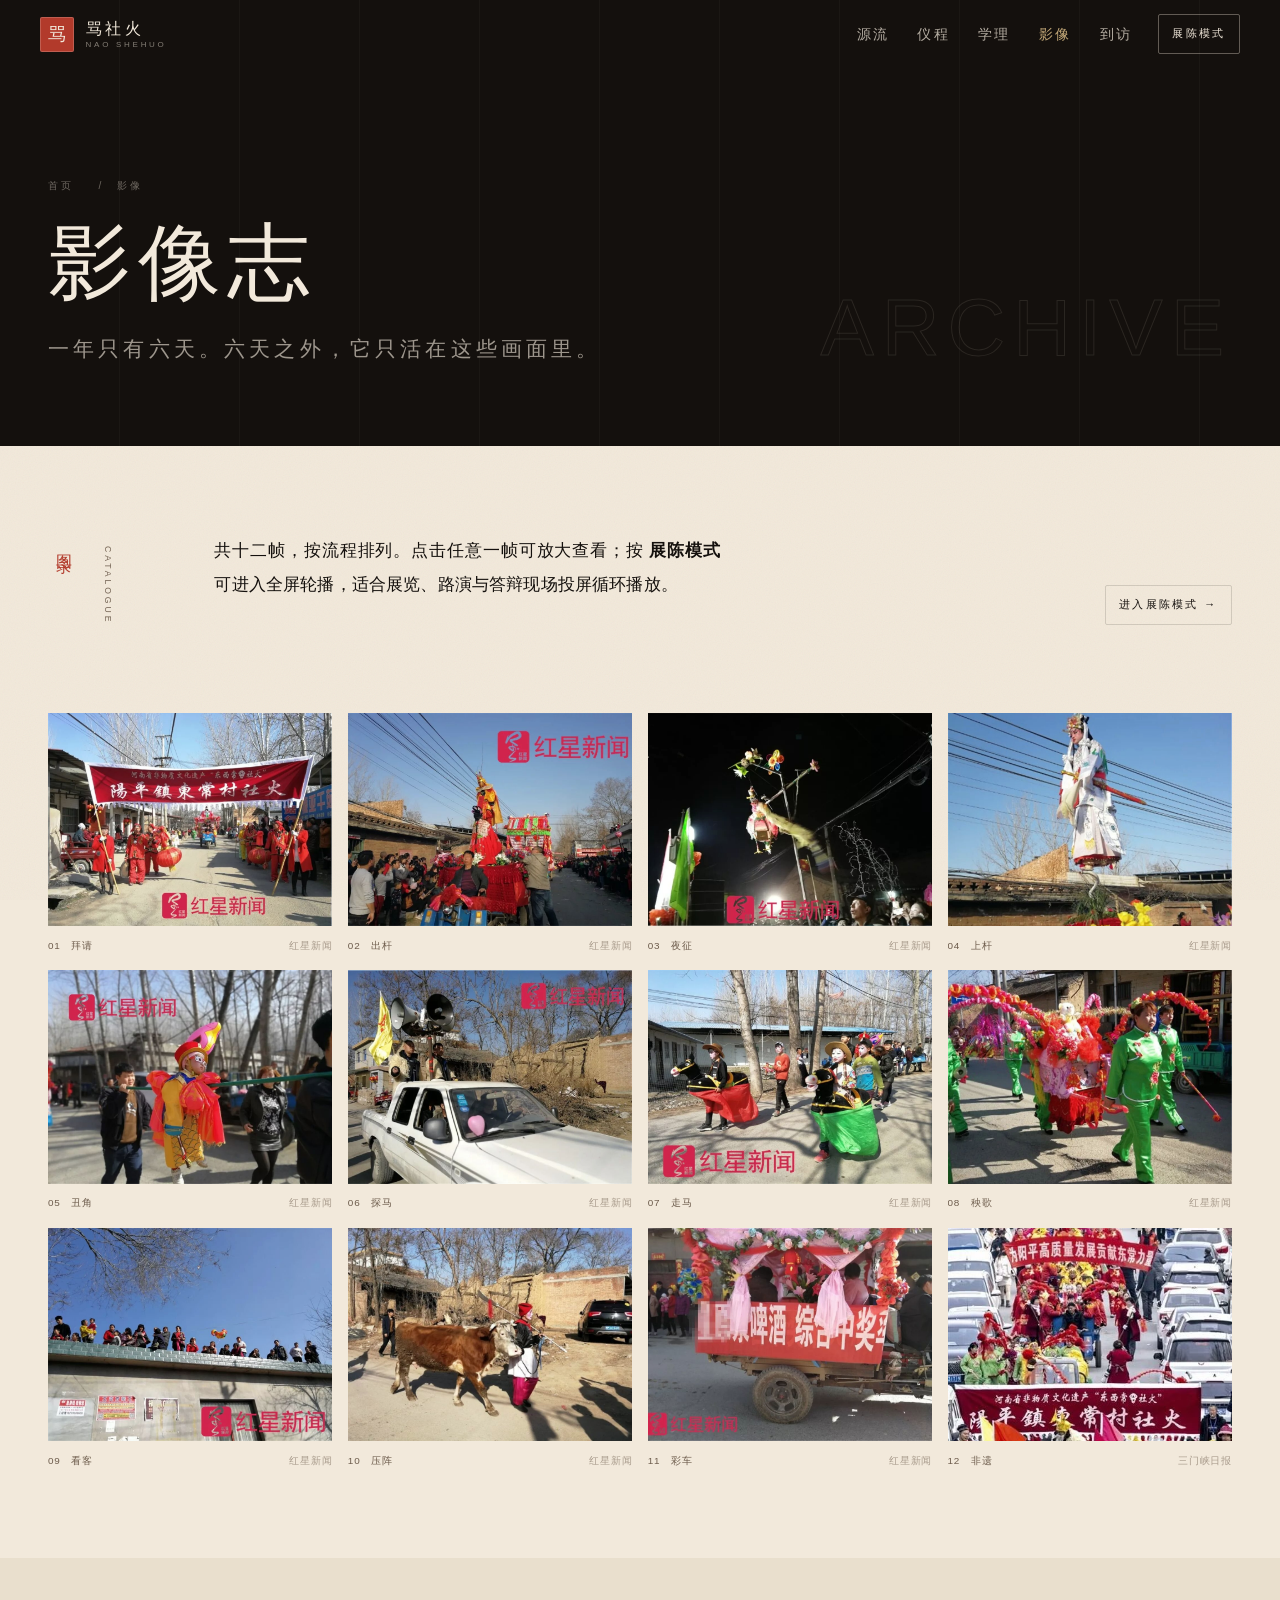
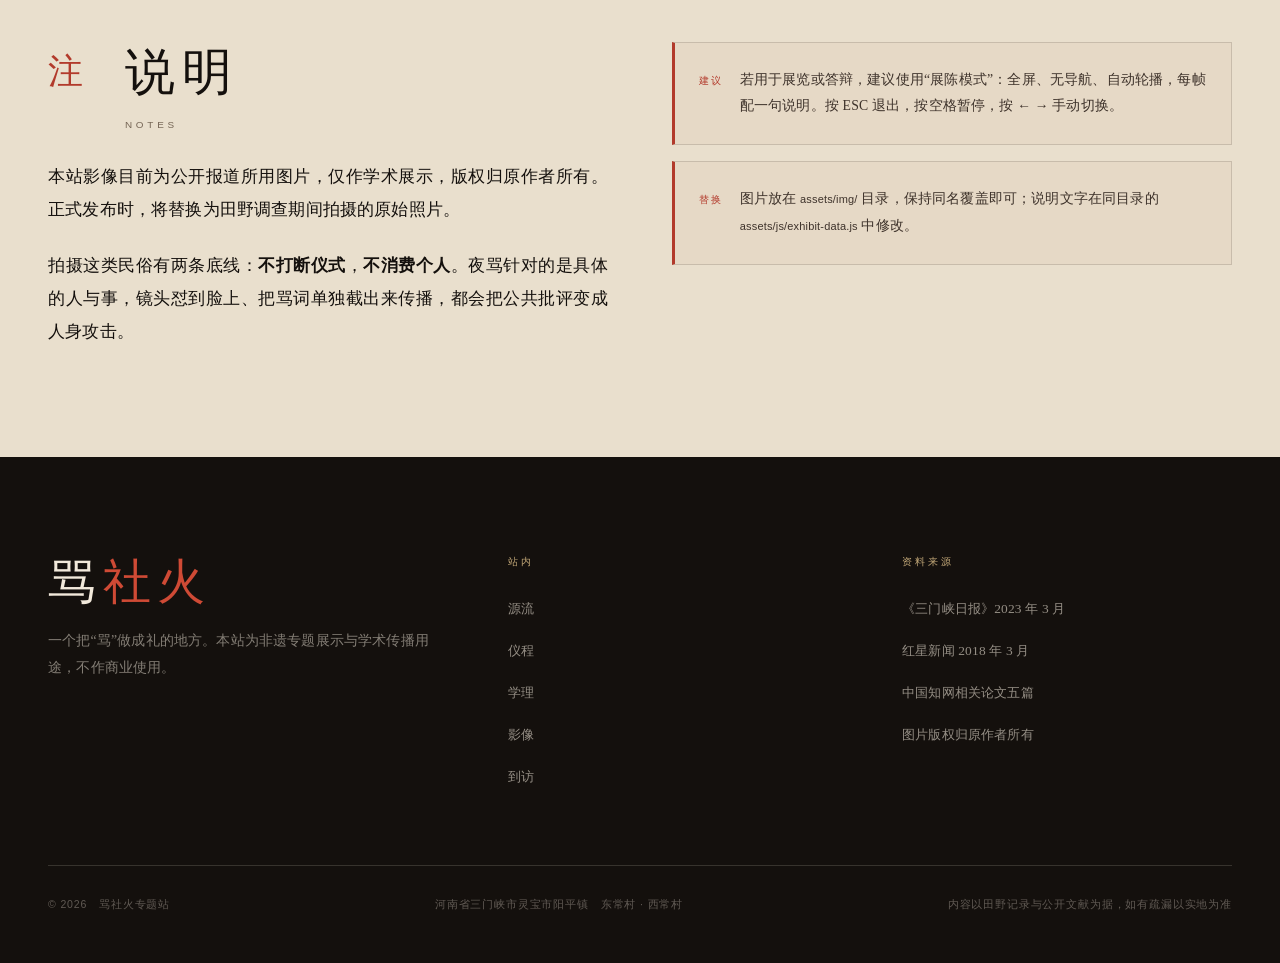
==== gallery.html @ fbd59116 "初始化：骂社火专题站 六页结构（首页 / 源流 / 仪程 / 学理 / 影像 / 到访）+ 展陈模式（全屏轮播投屏）。 纯静态，无构建依赖，双击 index.html 即可打开。" ====
﻿<!DOCTYPE html>
<html lang="zh-CN">
<head>
<meta charset="UTF-8">
<meta name="viewport" content="width=device-width, initial-scale=1">
<title>影像 · 骂社火　|　图录与展陈模式</title>
<meta name="description" content="骂社火现场影像：拜请、出杆、夜征、探马、走马、丑角、秧歌、看客。可全屏投屏的展陈模式，适合展览与答辩现场循环播放。">
<link rel="icon" href="data:image/svg+xml,%3Csvg xmlns='http://www.w3.org/2000/svg' viewBox='0 0 64 64'%3E%3Crect width='64' height='64' fill='%23b23a2b'/%3E%3Ctext x='32' y='45' font-size='40' text-anchor='middle' fill='%23f2e9db' font-family='serif'%3E骂%3C/text%3E%3C/svg%3E">
<link rel="stylesheet" href="assets/css/main.css">
</head>
<body>

<div class="progress"></div>

<header class="nav" id="nav">
  <a class="nav__brand" href="index.html" aria-label="骂社火　首页">
    <span class="seal" aria-hidden="true">骂</span>
    <span class="nav__name">骂社火<em>NAO SHEHUO</em></span>
  </a>
  <nav class="nav__links" aria-label="主导航">
    <a href="origin.html">源流</a>
    <a href="ritual.html">仪程</a>
    <a href="research.html">学理</a>
    <a href="gallery.html" class="is-active">影像</a>
    <a href="visit.html">到访</a>
  </nav>
  <button class="nav__exhibit" type="button" data-exhibit-open>展陈模式</button>
  <button class="nav__toggle" type="button" aria-label="打开菜单"><span></span><span></span></button>
</header>

<div class="menu" aria-label="移动导航">
  <a href="index.html">首页<small>HOME</small></a>
  <a href="origin.html">源流<small>ORIGIN</small></a>
  <a href="ritual.html">仪程<small>RITUAL</small></a>
  <a href="research.html">学理<small>RESEARCH</small></a>
  <a href="gallery.html">影像<small>ARCHIVE</small></a>
  <a href="visit.html">到访<small>VISIT</small></a>
</div>

<section class="pagehead">
  <div class="wrap">
    <p class="pagehead__crumb"><a href="index.html">首页</a>　/　影像</p>
    <h1 class="pagehead__title">影像志</h1>
    <p class="pagehead__sub">一年只有六天。六天之外，它只活在这些画面里。</p>
  </div>
  <span class="pagehead__en" aria-hidden="true">ARCHIVE</span>
</section>

<!-- ==================================== 说明 ==================================== -->
<section class="section section--tight">
  <div class="wrap">
    <div class="two-col two-col--wide" style="align-items:end">
      <div class="rail" data-reveal>
        <div class="rail__side">
          <span class="rail__label">图录</span>
          <span class="rail__en">CATALOGUE</span>
        </div>
        <div class="rail__body prose">
          <p>共十二帧，按流程排列。点击任意一帧可放大查看；按 <strong>展陈模式</strong> 可进入全屏轮播，适合展览、路演与答辩现场投屏循环播放。</p>
        </div>
      </div>
      <div data-reveal data-delay="1" style="justify-self:end">
        <button class="nav__exhibit" type="button" data-exhibit-open style="color:var(--ink);border-color:var(--line)">进入展陈模式 →</button>
      </div>
    </div>
  </div>
</section>

<!-- ==================================== 图墙 ==================================== -->
<section class="section section--tight" style="padding-top:0" aria-label="影像图墙">
  <div class="wrap">
    <div class="gridgal" data-reveal>
      <figure data-lightbox data-cap="拜请｜东常村的拜请队穿过村中街道">
        <img src="assets/img/parade.jpg" alt="拜请队伍举着横幅穿过村中街道" loading="lazy">
        <figcaption><span>01　拜请</span><span>红星新闻</span></figcaption>
      </figure>
      <figure data-lightbox data-cap="出杆｜彩杆之上的戏装孩童">
        <img src="assets/img/chugan.jpg" alt="彩杆之上穿着戏服的孩童" loading="lazy">
        <figcaption><span>02　出杆</span><span>红星新闻</span></figcaption>
      </figure>
      <figure data-lightbox data-cap="夜征｜入夜后的灯彩与人群">
        <img src="assets/img/night.jpg" alt="夜间的灯彩与围观人群" loading="lazy">
        <figcaption><span>03　夜征</span><span>红星新闻</span></figcaption>
      </figure>
      <figure data-lightbox data-cap="上杆｜杆顶的孩子，扮的是戏里的人物">
        <img src="assets/img/pole.jpg" alt="高杆顶端的戏装孩童" loading="lazy">
        <figcaption><span>04　上杆</span><span>红星新闻</span></figcaption>
      </figure>
      <figure data-lightbox data-cap="丑角｜扮成总督的丑角，属“斗丑”一环">
        <img src="assets/img/choujue.jpg" alt="扮成总督的丑角" loading="lazy">
        <figcaption><span>05　丑角</span><span>红星新闻</span></figcaption>
      </figure>
      <figure data-lightbox data-cap="探马｜拜请队最前必有三匹马：探马、报马、伯马">
        <img src="assets/img/tanma.jpg" alt="车顶装着喇叭的探马开道" loading="lazy">
        <figcaption><span>06　探马</span><span>红星新闻</span></figcaption>
      </figure>
      <figure data-lightbox data-cap="走马｜多由十来岁的孩子担任">
        <img src="assets/img/zouma.jpg" alt="扮演走马的两个孩子" loading="lazy">
        <figcaption><span>07　走马</span><span>红星新闻</span></figcaption>
      </figure>
      <figure data-lightbox data-cap="秧歌｜彩绸与锣鼓，队伍里最热闹的一段">
        <img src="assets/img/yangge.jpg" alt="举着彩绸的秧歌队" loading="lazy">
        <figcaption><span>08　秧歌</span><span>红星新闻</span></figcaption>
      </figure>
      <figure data-lightbox data-cap="看客｜房顶、墙头、树杈都是看台">
        <img src="assets/img/roof.jpg" alt="房顶上站满观看社火的村民" loading="lazy">
        <figcaption><span>09　看客</span><span>红星新闻</span></figcaption>
      </figure>
      <figure data-lightbox data-cap="压阵｜队伍最后，一个牵牛的人">
        <img src="assets/img/ox.jpg" alt="牵牛压阵的人" loading="lazy">
        <figcaption><span>10　压阵</span><span>红星新闻</span></figcaption>
      </figure>
      <figure data-lightbox data-cap="彩车｜红布也成了广告位">
        <img src="assets/img/caiche.jpg" alt="装饰红绸的彩车" loading="lazy">
        <figcaption><span>11　彩车</span><span>红星新闻</span></figcaption>
      </figure>
      <figure data-lightbox data-cap="非遗｜“河南省非物质文化遗产‘东西常骂社火’”">
        <img src="assets/img/heritage.jpg" alt="写有非物质文化遗产字样的横幅" loading="lazy">
        <figcaption><span>12　非遗</span><span>三门峡日报</span></figcaption>
      </figure>
    </div>
  </div>
</section>

<!-- ==================================== 使用说明 ==================================== -->
<section class="section section--paper2">
  <div class="wrap">
    <div class="two-col">
      <div data-reveal>
        <div class="sec-head" style="margin-bottom:1.6rem">
          <span class="sec-head__num">注</span>
          <div>
            <h2 class="sec-head__title">说明</h2>
            <p class="sec-head__en">Notes</p>
          </div>
        </div>
        <div class="prose">
          <p>本站影像目前为公开报道所用图片，仅作学术展示，版权归原作者所有。正式发布时，将替换为田野调查期间拍摄的原始照片。</p>
          <p>拍摄这类民俗有两条底线：<strong>不打断仪式</strong>，<strong>不消费个人</strong>。夜骂针对的是具体的人与事，镜头怼到脸上、把骂词单独截出来传播，都会把公共批评变成人身攻击。</p>
        </div>
      </div>
      <div data-reveal data-delay="1">
        <div class="notice">
          <p class="notice__t">建议</p>
          <p class="notice__d">若用于展览或答辩，建议使用“展陈模式”：全屏、无导航、自动轮播，每帧配一句说明。按 ESC 退出，按空格暂停，按 ← → 手动切换。</p>
        </div>
        <div class="notice" style="margin-top:1rem">
          <p class="notice__t">替换</p>
          <p class="notice__d">图片放在 <code style="font-family:var(--sans);font-size:.8em">assets/img/</code> 目录，保持同名覆盖即可；说明文字在同目录的 <code style="font-family:var(--sans);font-size:.8em">assets/js/exhibit-data.js</code> 中修改。</p>
        </div>
      </div>
    </div>
  </div>
</section>

<footer class="footer">
  <div class="wrap">
    <div class="footer__top">
      <div class="footer__brand-col">
        <p class="footer__brand">骂<em>社火</em></p>
        <p class="footer__slogan">一个把“骂”做成礼的地方。本站为非遗专题展示与学术传播用途，不作商业使用。</p>
      </div>
      <div>
        <h4>站内</h4>
        <ul>
          <li><a href="origin.html">源流</a></li>
          <li><a href="ritual.html">仪程</a></li>
          <li><a href="research.html">学理</a></li>
          <li><a href="gallery.html">影像</a></li>
          <li><a href="visit.html">到访</a></li>
        </ul>
      </div>
      <div>
        <h4>资料来源</h4>
        <ul>
          <li><span>《三门峡日报》2023 年 3 月</span></li>
          <li><span>红星新闻 2018 年 3 月</span></li>
          <li><span>中国知网相关论文五篇</span></li>
          <li><span>图片版权归原作者所有</span></li>
        </ul>
      </div>
    </div>
    <div class="footer__bottom">
      <span>© <span data-year>2026</span>　骂社火专题站</span>
      <span>河南省三门峡市灵宝市阳平镇　东常村 · 西常村</span>
      <span>内容以田野记录与公开文献为据，如有疏漏以实地为准</span>
    </div>
  </div>
</footer>

<div class="lightbox" role="dialog" aria-modal="true" aria-label="图片查看">
  <button class="lightbox__close" type="button">关闭 ESC</button>
  <button class="lightbox__nav lightbox__nav--prev" type="button" aria-label="上一张">‹</button>
  <div>
    <img class="lightbox__img" src="" alt="">
    <p class="lightbox__cap"></p>
  </div>
  <button class="lightbox__nav lightbox__nav--next" type="button" aria-label="下一张">›</button>
</div>

<div class="exhibit" role="dialog" aria-modal="true" aria-label="展陈模式">
  <div class="exhibit__stage">
    <div class="exhibit__shade"></div>
    <div class="exhibit__body">
      <p class="exhibit__no">影像档案</p>
      <p class="exhibit__cap"></p>
      <p class="exhibit__sub"></p>
    </div>
    <div class="exhibit__bar"><i></i></div>
  </div>
  <div class="exhibit__brand"><span class="seal" aria-hidden="true">骂</span>骂社火 · 展陈模式</div>
  <div class="exhibit__hint">
    <span>← → 切换　空格 暂停　ESC 退出</span>
    <button type="button" data-exhibit-close>退出</button>
  </div>
</div>

<script src="assets/js/exhibit-data.js"></script>
<script src="assets/js/main.js"></script>
</body>
</html>
---- assets/css/main.css ----
/* ==========================================================================
   骂社火 · 专题站
   设计系统：宣纸 / 墨 / 朱砂
   ========================================================================== */

:root{
  --ink:        #14100d;
  --ink-2:      #1d1713;
  --ink-3:      #2a221c;
  --ink-soft:   #3d322a;

  --paper:      #f2e9db;
  --paper-2:    #e9dfcd;
  --paper-3:    #dfd3bf;

  --red:        #b23a2b;
  --red-2:      #cf4a35;
  --red-deep:   #7e251a;

  --gold:       #a8874e;
  --gold-soft:  #c3a878;

  --muted:      #6d5c4c;
  --muted-2:    #756555;

  --line:       rgba(20,16,13,.14);
  --line-2:     rgba(20,16,13,.08);
  --line-inv:   rgba(242,233,219,.16);

  --serif: "Songti SC","STSong","Noto Serif SC","Source Han Serif SC","SimSun",serif;
  --kai:   "Kaiti SC","STKaiti","KaiTi","楷体",var(--serif);
  --sans:  "PingFang SC","Hiragino Sans GB","Microsoft YaHei","Noto Sans SC",sans-serif;

  --fs-body: 1.0625rem;
  --fs-small: .875rem;
  --fs-tiny: .75rem;

  --pad: clamp(1.25rem, 5vw, 3rem);
  --sec-y: clamp(4.2rem, 8.5vw, 7.2rem);
  --container: 1200px;

  --ease: cubic-bezier(.22,.61,.36,1);
}

*,*::before,*::after{ box-sizing:border-box; }

html{
  -webkit-text-size-adjust:100%;
  scroll-behavior:smooth;
}

body{
  margin:0;
  background:var(--paper);
  color:var(--ink);
  font-family:var(--serif);
  font-size:var(--fs-body);
  line-height:1.95;
  letter-spacing:.01em;
  -webkit-font-smoothing:antialiased;
  overflow-x:hidden;
}

body.is-locked{ overflow:hidden; }

img{ max-width:100%; display:block; }
[id]{ scroll-margin-top:5.5rem; }
a{ color:inherit; text-decoration:none; }
button{ font:inherit; color:inherit; background:none; border:0; cursor:pointer; }
h1,h2,h3,h4,p,figure,blockquote,dl,dd{ margin:0; }
ul,ol{ margin:0; padding:0; list-style:none; }

::selection{ background:var(--red); color:#fff; }

/* 键盘焦点 --------------------------------------------------------------- */
:focus{ outline:none; }
:focus-visible{
  outline:2px solid var(--red-2);
  outline-offset:3px;
  border-radius:2px;
}
.section--ink :focus-visible,
.hero :focus-visible,
.pagehead :focus-visible,
.footer :focus-visible,
.exhibit :focus-visible{ outline-color:var(--gold-soft); }

/* 纸张颗粒 --------------------------------------------------------------- */
body::before{
  content:"";
  position:fixed;
  inset:0;
  z-index:1;
  pointer-events:none;
  opacity:.055;
  mix-blend-mode:multiply;
  background-image:url("data:image/svg+xml,%3Csvg xmlns='http://www.w3.org/2000/svg' width='260' height='260'%3E%3Cfilter id='n'%3E%3CfeTurbulence type='fractalNoise' baseFrequency='.85' numOctaves='4' stitchTiles='stitch'/%3E%3C/filter%3E%3Crect width='260' height='260' filter='url(%23n)'/%3E%3C/svg%3E");
}

/* 滚动进度 ---------------------------------------------------------------- */
.progress{
  position:fixed; left:0; top:0; height:2px; width:0;
  background:var(--red); z-index:120;
  transition:width .1s linear;
}

/* 通用容器 ---------------------------------------------------------------- */
.wrap{
  width:min(var(--container), 100% - var(--pad) * 2);
  margin-inline:auto;
  position:relative;
  z-index:2;
}

.wrap--narrow{ width:min(760px, 100% - var(--pad) * 2); }

/* 段落与链接 -------------------------------------------------------------- */
.lede{
  font-size:clamp(1.1rem, 1.8vw, 1.35rem);
  line-height:2.05;
  color:var(--ink-soft);
  text-align:justify;
}
.prose p{ margin-bottom:1.35em; text-align:justify; }
.prose p:last-child{ margin-bottom:0; }
.prose strong{ font-weight:700; color:var(--ink); }
.prose em{ font-style:normal; color:var(--red); font-weight:600; }

.tlink{
  position:relative;
  display:inline-block;
  padding-bottom:.15em;
  color:var(--red);
  font-size:.95rem;
}
.tlink::after{
  content:"";
  position:absolute; left:0; right:0; bottom:0;
  height:1px; background:currentColor;
  transform:scaleX(1); transform-origin:right;
  transition:transform .35s var(--ease);
}
.tlink:hover::after{ transform:scaleX(0); }

/* ============================ 顶部导航 ============================ */
.nav{
  position:fixed; inset:0 0 auto 0;
  z-index:100;
  display:flex; align-items:center; gap:clamp(.75rem,2vw,2rem);
  padding:.9rem clamp(1rem,4vw,2.5rem);
  color:var(--paper);
  transition:background .45s var(--ease), padding .45s var(--ease), border-color .45s;
  border-bottom:1px solid transparent;
}
.nav.is-solid{
  background:rgba(20,16,13,.93);
  backdrop-filter:blur(14px) saturate(1.1);
  padding-top:.55rem; padding-bottom:.55rem;
  border-bottom-color:var(--line-inv);
}
.nav__brand{ display:flex; align-items:center; gap:.7rem; margin-right:auto; }
.seal{
  display:grid; place-items:center;
  width:2.15rem; height:2.15rem;
  background:var(--red);
  color:var(--paper);
  font-family:var(--kai);
  font-size:1.15rem;
  line-height:1;
  border-radius:2px;
  box-shadow:inset 0 0 0 1px rgba(255,255,255,.18);
  flex:none;
}
.nav__name{
  font-size:1rem; letter-spacing:.22em; line-height:1.2;
}
.nav__name em{
  display:block;
  font-family:var(--sans); font-style:normal;
  font-size:.5rem; letter-spacing:.34em;
  opacity:.5; margin-top:.28em;
}
.nav__links{ display:flex; gap:clamp(.9rem,2.2vw,2rem); }
.nav__links a{
  font-size:.9rem; letter-spacing:.16em;
  opacity:.72;
  transition:opacity .3s, color .3s;
  padding:.35rem 0;
}
.nav__links a:hover,
.nav__links a.is-active{ opacity:1; color:var(--gold-soft); }

.nav__exhibit{
  font-family:var(--sans);
  font-size:.7rem; letter-spacing:.2em;
  border:1px solid rgba(242,233,219,.35);
  padding:.5rem .85rem;
  border-radius:2px;
  transition:background .3s, border-color .3s, color .3s;
  white-space:nowrap;
}
.nav__exhibit:hover{ background:var(--red); border-color:var(--red); }

.nav__toggle{
  display:none;
  width:2.6rem; height:2.6rem;
  position:relative;
  margin-left:-.4rem;
}
.nav__toggle span{
  position:absolute; left:50%; translate:-50% 0;
  width:22px; height:1px; background:currentColor;
  transition:.35s var(--ease);
}
.nav__toggle span:nth-child(1){ top:calc(50% - 5px); }
.nav__toggle span:nth-child(2){ top:calc(50% + 5px); }
body.menu-open .nav__toggle span:nth-child(1){ top:50%; rotate:45deg; }
body.menu-open .nav__toggle span:nth-child(2){ top:50%; rotate:-45deg; }

/* 移动菜单 */
.menu{
  position:fixed; inset:0; z-index:99;
  background:var(--ink);
  color:var(--paper);
  display:grid; align-content:center;
  padding:6rem var(--pad) 3rem;
  clip-path:inset(0 0 100% 0);
  transition:clip-path .6s var(--ease);
}
body.menu-open .menu{ clip-path:inset(0 0 0 0); }
.menu a{
  display:flex; align-items:baseline; justify-content:space-between;
  padding:1.1rem 0;
  border-bottom:1px solid var(--line-inv);
  font-size:1.5rem; letter-spacing:.1em;
  opacity:0; transform:translateY(14px);
  transition:opacity .5s var(--ease), transform .5s var(--ease);
}
.menu a small{
  font-family:var(--sans); font-size:.6rem; letter-spacing:.3em; opacity:.4;
}
body.menu-open .menu a{ opacity:1; transform:none; }
body.menu-open .menu a:nth-child(1){ transition-delay:.12s; }
body.menu-open .menu a:nth-child(2){ transition-delay:.17s; }
body.menu-open .menu a:nth-child(3){ transition-delay:.22s; }
body.menu-open .menu a:nth-child(4){ transition-delay:.27s; }
body.menu-open .menu a:nth-child(5){ transition-delay:.32s; }
body.menu-open .menu a:nth-child(6){ transition-delay:.37s; }

/* ============================ 首页封面 ============================ */
.hero{
  position:relative;
  min-height:100svh;
  background:var(--ink);
  color:var(--paper);
  display:flex;
  flex-direction:column;
  justify-content:flex-end;
  padding:8rem 0 clamp(2rem,5vw,3.5rem);
  overflow:hidden;
  isolation:isolate;
}

/* 巨字底纹 */
.hero__ghost{
  position:absolute;
  right:-4vw; top:50%;
  translate:0 -52%;
  font-family:var(--kai);
  font-size:clamp(26rem, 62vw, 52rem);
  line-height:.8;
  color:transparent;
  -webkit-text-stroke:1px rgba(242,233,219,.09);
  z-index:-1;
  user-select:none;
  pointer-events:none;
}
.hero__glow{
  position:absolute; z-index:-2;
  width:62vw; height:62vw; max-width:820px; max-height:820px;
  right:-8vw; top:-14vw;
  background:radial-gradient(circle, rgba(178,58,43,.26), rgba(178,58,43,.06) 45%, transparent 66%);
  filter:blur(20px);
}
.hero__grain{
  position:absolute; inset:0; z-index:-1;
  background:
    radial-gradient(120% 90% at 50% 100%, rgba(10,8,6,.55) 0%, transparent 60%),
    linear-gradient(180deg, rgba(20,16,13,.35) 0%, rgba(20,16,13,0) 30%, rgba(20,16,13,.7) 100%),
    repeating-linear-gradient(90deg, transparent 0 119px, rgba(242,233,219,.035) 119px 120px);
  pointer-events:none;
}

.hero__inner{ width:min(var(--container), 100% - var(--pad)*2); margin-inline:auto; }

.hero__kicker{
  display:flex; align-items:center; gap:.9rem;
  font-family:var(--sans);
  font-size:.68rem; letter-spacing:.36em;
  color:var(--gold-soft);
  margin-bottom:clamp(1.5rem,4vw,2.5rem);
}
.hero__kicker::before{
  content:""; width:clamp(2rem,6vw,4.5rem); height:1px; background:var(--gold);
  opacity:.7;
}

.hero__title{
  font-family:var(--kai);
  font-size:clamp(4.5rem, 14vw, 11.5rem);
  line-height:.92;
  letter-spacing:.04em;
  margin-bottom:1.1rem;
  font-weight:400;
}
.hero__title span{ display:inline-block; }
.hero__title span:nth-child(1){ color:var(--red-2); }

.hero__sub{
  font-family:var(--kai);
  font-size:clamp(1.1rem,2.4vw,1.7rem);
  letter-spacing:.28em;
  color:rgba(242,233,219,.82);
  margin-bottom:clamp(1.6rem,4vw,2.4rem);
}

.hero__desc{
  max-width:34rem;
  font-size:clamp(.95rem,1.5vw,1.05rem);
  line-height:2.1;
  color:rgba(242,233,219,.62);
  text-align:justify;
  margin-bottom:clamp(2rem,5vw,3rem);
}

.hero__meta{
  display:flex; flex-wrap:wrap; gap:.6rem 2.2rem;
  padding-top:1.4rem;
  border-top:1px solid var(--line-inv);
  font-family:var(--sans);
  font-size:.72rem; letter-spacing:.18em;
  color:rgba(242,233,219,.55);
  padding-bottom:.2rem;
}
.hero__meta b{ color:var(--paper); font-weight:500; }

.hero__scroll{
  position:absolute; right:clamp(1rem,4vw,2.5rem); bottom:clamp(2rem,5vw,3.5rem);
  font-family:var(--sans); font-size:.6rem; letter-spacing:.3em;
  writing-mode:vertical-rl;
  color:rgba(242,233,219,.4);
  display:flex; align-items:center; gap:.8rem;
}
.hero__scroll::after{
  content:""; position:absolute; left:50%; translate:-50% 0; top:-3.4rem;
  width:1px; height:2.4rem;
  background:linear-gradient(transparent, var(--red));
  animation:scrollLine 2.4s var(--ease) infinite;
}
@keyframes scrollLine{
  0%{ transform:scaleY(0); transform-origin:top; }
  45%{ transform:scaleY(1); transform-origin:top; }
  55%{ transform:scaleY(1); transform-origin:bottom; }
  100%{ transform:scaleY(0); transform-origin:bottom; }
}

/* ============================ 章节标题 ============================ */
.section{ padding-block:var(--sec-y); position:relative; }
.section--tight{ padding-block:clamp(3.5rem,7vw,5.5rem); }
.section--ink{ background:var(--ink); color:var(--paper); }
.section--ink .lede{ color:rgba(242,233,219,.72); }
.section--paper2{ background:var(--paper-2); }
.section--edge{ border-top:1px solid var(--line); }
.section + .section{ padding-top:clamp(3.2rem,6.5vw,5.4rem); }

.sec-head{
  display:grid;
  grid-template-columns:auto 1fr;
  gap:clamp(1rem,3vw,2.5rem);
  align-items:start;
  margin-bottom:clamp(2.5rem,6vw,4.5rem);
}
.sec-head__num{
  font-family:var(--kai);
  font-size:clamp(1.6rem,3vw,2.2rem);
  color:var(--red);
  line-height:1;
  padding-top:.35em;
  letter-spacing:.1em;
}
.sec-head__title{
  font-size:clamp(1.9rem,4.2vw,3.1rem);
  font-weight:400;
  letter-spacing:.14em;
  line-height:1.25;
}
.sec-head__en{
  font-family:var(--sans);
  font-size:.62rem; letter-spacing:.38em;
  color:var(--muted-2);
  margin-top:.7rem;
  text-transform:uppercase;
}
.sec-head__note{
  grid-column:2;
  max-width:38rem;
  margin-top:1.2rem;
  font-size:.95rem;
  color:var(--muted);
  line-height:2;
}
.section--ink .sec-head__note{ color:rgba(242,233,219,.5); }
.section--ink .sec-head__en{ color:rgba(242,233,219,.3); }

/* ============================ 竖排侧标 ============================ */
.rail{
  display:grid;
  grid-template-columns:clamp(4.5rem,9vw,8rem) 1fr;
  gap:clamp(1.2rem,4vw,4rem);
  align-items:start;
}
.rail__side{
  display:flex; align-items:flex-start; gap:clamp(.6rem,1.5vw,1.2rem);
  padding-top:.4rem;
}
.rail__label{
  writing-mode:vertical-rl;
  font-family:var(--kai);
  font-size:1.02rem;
  letter-spacing:.32em;
  color:var(--red);
}
.rail__en{
  writing-mode:vertical-rl;
  font-family:var(--sans);
  font-size:.54rem;
  letter-spacing:.34em;
  color:var(--muted-2);
  padding-top:.35rem;
}
.rail__body{ max-width:44rem; }
.rail__body .lede + .lede{ margin-top:1.15em; }

.section--ink .rail__en{ color:rgba(242,233,219,.3); }

@media (max-width:820px){
  .rail{ grid-template-columns:1fr; gap:1.2rem; }
  .rail__side{ flex-direction:row; align-items:center; }
  .rail__label, .rail__en{ writing-mode:horizontal-tb; }
  .rail__label{ font-size:.9rem; letter-spacing:.3em; }
}

/* ============================ 引文 ============================ */
.quote{
  text-align:center;
  padding-block:clamp(1rem,3vw,2rem);
}
.quote__text{
  font-family:var(--kai);
  font-size:clamp(1.5rem,4vw,2.9rem);
  line-height:1.85;
  letter-spacing:.1em;
  color:var(--ink);
}
.quote__text span{ display:block; }
.quote__text span:nth-child(2){ color:var(--red); }
.quote__src{
  margin-top:clamp(1.6rem,4vw,2.4rem);
  font-family:var(--sans);
  font-size:.68rem; letter-spacing:.28em;
  color:var(--muted-2);
}
.quote__src::before{
  content:""; display:block; width:1px; height:2.2rem;
  background:var(--line); margin:0 auto 1.4rem;
}

/* ============================ 数字 ============================ */
.stats{
  display:grid;
  grid-template-columns:repeat(4,1fr);
  border-top:1px solid var(--line);
}
.stat{
  padding:clamp(1.5rem,3vw,2.4rem) clamp(.8rem,2vw,1.5rem) clamp(1.5rem,3vw,2.2rem) 0;
  border-right:1px solid var(--line-2);
}
.stat:last-child{ border-right:0; }
.stat__num{
  font-family:var(--serif);
  font-size:clamp(2.2rem,4.4vw,3.4rem);
  line-height:1;
  font-weight:400;
  letter-spacing:.02em;
  display:flex; align-items:baseline; gap:.25rem;
}
.stat__num small{
  font-family:var(--sans);
  font-size:.62rem; letter-spacing:.16em;
  color:var(--muted-2);
}
.stat__label{
  margin-top:.9rem;
  font-size:.82rem;
  letter-spacing:.14em;
  color:var(--muted);
}
.stat__note{
  margin-top:.35rem;
  font-size:.74rem;
  line-height:1.7;
  color:var(--muted-2);
}
.section--ink .stats{ border-color:var(--line-inv); }
.section--ink .stat{ border-color:var(--line-inv); }
.section--ink .stat__label{ color:rgba(242,233,219,.55); }
.section--ink .stat__note{ color:rgba(242,233,219,.32); }
.section--ink .stat__num{ color:var(--paper); }
.section--ink .stat__num small{ color:rgba(242,233,219,.35); }

/* ============================ 六日条 ============================ */
.days{
  display:grid;
  grid-template-columns:repeat(6,1fr);
  gap:0;
  border-top:1px solid var(--line);
  border-bottom:1px solid var(--line);
}
.day{
  padding:1.5rem .9rem 1.6rem;
  border-right:1px solid var(--line-2);
  position:relative;
  transition:background .35s var(--ease);
}
.day:last-child{ border-right:0; }
.day::before{
  content:""; position:absolute; left:0; top:-1px; height:1px; width:0;
  background:var(--red); transition:width .45s var(--ease);
}
.day:hover{ background:rgba(178,58,43,.04); }
.day:hover::before{ width:100%; }
.day__idx{
  font-family:var(--sans); font-size:.6rem; letter-spacing:.24em;
  color:var(--muted-2);
}
.day__name{
  font-family:var(--kai);
  font-size:1.35rem; letter-spacing:.08em;
  margin:.5rem 0 .55rem;
}
.day__txt{
  font-size:.76rem; line-height:1.75; color:var(--muted);
}
.days--4{ grid-template-columns:repeat(4,1fr); }
.day--key .day__name{ color:var(--red); }
.day--key{ background:rgba(178,58,43,.045); }

/* ============================ 仪程大卡 ============================ */
.step-block{
  display:grid;
  grid-template-columns:1.05fr .95fr;
  gap:clamp(1.5rem,5vw,4.5rem);
  align-items:center;
  padding-block:clamp(2.5rem,6vw,4rem);
  border-top:1px solid var(--line);
}
.step-block--flip .step-block__media{ order:-1; }
.step-block__body{ max-width:33rem; }
.step-block__no{
  font-family:var(--sans);
  font-size:.66rem; letter-spacing:.3em;
  color:var(--red);
  margin-bottom:1rem;
  display:flex; align-items:center; gap:.7rem;
}
.step-block__no::after{
  content:""; height:1px; flex:1; max-width:3.5rem; background:var(--red); opacity:.35;
}
.step-block__title{
  font-size:clamp(1.7rem,3.2vw,2.4rem);
  font-weight:400; letter-spacing:.1em; line-height:1.3;
  margin-bottom:.3rem;
}
.step-block__alias{
  font-family:var(--kai);
  font-size:.95rem; letter-spacing:.12em; color:var(--muted-2);
  margin-bottom:1.3rem;
}
.step-block__txt{ font-size:.98rem; line-height:2.05; color:var(--ink-soft); text-align:justify; }
.step-block__txt + .step-block__txt{ margin-top:.9em; }

.step-block__media{
  position:relative;
  overflow:hidden;
  background:var(--paper-3);
  aspect-ratio:4/3;
}
.step-block__media img{
  width:100%; height:100%; object-fit:cover;
  transition:transform 1.2s var(--ease), filter .8s;
  filter:saturate(.92) contrast(1.02);
}
.step-block:hover .step-block__media img{ transform:scale(1.04); }
.step-block__media figcaption{
  position:absolute; left:0; right:0; bottom:0;
  padding:.85rem 1rem;
  background:linear-gradient(transparent, rgba(20,16,13,.78));
  color:rgba(242,233,219,.9);
  font-family:var(--sans);
  font-size:.66rem; letter-spacing:.1em;
}

/* ============================ 规矩 ============================ */
.rules{
  display:grid;
  grid-template-columns:repeat(3,1fr);
  gap:clamp(1rem,2.5vw,2rem);
}
.rule{
  border:1px solid var(--line-inv);
  padding:clamp(1.4rem,3vw,2.2rem);
  position:relative;
  transition:background .4s var(--ease), border-color .4s;
}
.rule:hover{ background:rgba(242,233,219,.035); border-color:rgba(200,160,110,.4); }
.rule__k{
  font-family:var(--sans);
  font-size:.6rem; letter-spacing:.28em;
  color:var(--gold-soft); opacity:.85;
  margin-bottom:1.1rem;
}
.rule__t{
  font-family:var(--kai);
  font-size:clamp(1.3rem,2.4vw,1.7rem);
  letter-spacing:.1em;
  line-height:1.5;
  margin-bottom:.8rem;
}
.rule__d{
  font-size:.86rem; line-height:1.95;
  color:rgba(242,233,219,.6);
}

/* ============================ 三不骂 / 列表 ============================ */
.banlist{ display:grid; gap:0; border-top:1px solid var(--line); }
.banlist li{
  display:grid;
  grid-template-columns:auto 1fr auto;
  gap:clamp(1rem,3vw,2rem);
  align-items:baseline;
  padding:1.35rem 0;
  border-bottom:1px solid var(--line-2);
  transition:padding .3s var(--ease), background .3s;
}
.banlist li:hover{ padding-left:.6rem; background:rgba(178,58,43,.035); }
.banlist .no{
  font-family:var(--sans); font-size:.66rem; letter-spacing:.2em; color:var(--red);
}
.banlist .t{ font-size:1.02rem; letter-spacing:.05em; }
.banlist .d{ font-size:.82rem; color:var(--muted); text-align:right; max-width:22rem; }

/* ============================ 语言标本 ============================ */
.specimen{
  display:grid;
  grid-template-columns:1fr;
  gap:clamp(1.5rem,4vw,3rem);
  border:1px solid var(--line-inv);
  padding:clamp(1.6rem,4vw,3rem);
  position:relative;
}
.specimen::before{
  content:"标本";
  position:absolute; top:-.7rem; left:1.6rem;
  background:var(--ink); padding:0 .6rem;
  font-family:var(--sans); font-size:.6rem; letter-spacing:.3em;
  color:var(--gold-soft);
}
.specimen__verse{
  font-family:var(--kai);
  font-size:clamp(1.15rem,2.6vw,1.75rem);
  line-height:2.1;
  letter-spacing:.08em;
  color:var(--paper);
}
.specimen__verse em{ font-style:normal; color:var(--red-2); }
.specimen__foot{
  display:grid;
  grid-template-columns:repeat(2,1fr);
  gap:1.5rem clamp(1.5rem,4vw,3rem);
  border-top:1px solid var(--line-inv);
  padding-top:1.6rem;
}
.specimen__foot dt{
  font-family:var(--sans); font-size:.6rem; letter-spacing:.26em;
  color:var(--gold-soft); margin-bottom:.5rem;
}
.specimen__foot dd{
  margin:0; font-size:.84rem; line-height:1.95;
  color:rgba(242,233,219,.6);
}
.specimen-note{
  font-size:.78rem; line-height:1.9; color:var(--muted-2);
  border-left:2px solid var(--red); padding-left:1rem; margin-top:2rem;
}

/* ============================ 五斗 ============================ */
.dous{
  display:grid;
  grid-template-columns:repeat(5,1fr);
  border-left:1px solid var(--line);
}
.dou{
  border-right:1px solid var(--line); border-top:1px solid var(--line);
  padding:clamp(1.2rem,2.4vw,1.9rem) clamp(.9rem,1.6vw,1.3rem);
  transition:background .35s var(--ease);
  position:relative;
}
.dou:hover{ background:rgba(178,58,43,.04); }
.dou__ch{
  font-family:var(--kai);
  font-size:2.2rem; line-height:1;
  color:var(--red);
  margin-bottom:.85rem;
}
.dou__t{ font-size:.98rem; letter-spacing:.1em; margin-bottom:.4rem; }
.dou__d{ font-size:.76rem; line-height:1.8; color:var(--muted); }

/* ============================ 文献 ============================ */
.papers{ border-top:1px solid var(--line); }
.paper{
  display:grid;
  grid-template-columns:auto 1fr;
  gap:clamp(1rem,3vw,2.2rem);
  padding:clamp(1.6rem,3.4vw,2.4rem) 0;
  border-bottom:1px solid var(--line-2);
  transition:background .35s var(--ease);
}
.paper:hover{ background:rgba(20,16,13,.022); }
.paper__no{
  font-family:var(--serif);
  font-size:1.9rem; line-height:1; color:var(--red);
  opacity:.5; padding-top:.15em;
}
.paper__title{
  font-size:clamp(1.05rem,2vw,1.32rem);
  letter-spacing:.03em; line-height:1.6; font-weight:400;
  margin-bottom:.5rem;
}
.paper__abs{
  font-size:.86rem; line-height:1.95; color:var(--muted);
  text-align:justify; margin-bottom:.8rem;
  max-width:46rem;
}
.paper__meta{
  display:flex; flex-wrap:wrap; gap:.4rem 1.2rem;
  font-family:var(--sans); font-size:.68rem; letter-spacing:.06em;
  color:var(--muted-2);
}
.paper__meta span{ display:inline-flex; gap:.4rem; }
.paper__meta b{ font-weight:400; color:var(--ink-soft); }
.paper__tags{ display:flex; flex-wrap:wrap; gap:.35rem; margin-top:.8rem; }
.tag{
  font-family:var(--sans); font-size:.62rem; letter-spacing:.08em;
  padding:.22rem .5rem;
  border:1px solid var(--line);
  color:var(--muted);
  border-radius:1px;
}

/* ============================ 影像带 ============================ */
.strip{
  display:grid;
  grid-template-columns:repeat(4,1fr);
  gap:clamp(.5rem,1vw,.9rem);
}
.strip figure{
  position:relative; overflow:hidden; aspect-ratio:1/1;
  background:var(--paper-3);
}
.strip img{
  width:100%; height:100%; object-fit:cover;
  filter:saturate(.9);
  transition:transform 1.1s var(--ease), filter .6s;
}
.strip figure:hover img{ transform:scale(1.05); filter:saturate(1.05); }
.strip figcaption{
  position:absolute; left:0; right:0; bottom:0;
  padding:2rem .7rem .75rem;
  background:linear-gradient(transparent, rgba(20,16,13,.85));
  color:rgba(242,233,219,.9);
  font-family:var(--sans); font-size:.62rem; letter-spacing:.08em;
  opacity:1; transform:none;
}

/* ============================ 影像墙 ============================ */
.gridgal{
  display:grid;
  grid-template-columns:repeat(4,1fr);
  gap:clamp(.5rem,1.2vw,1rem);
}
.gridgal figure{
  position:relative;
  margin:0;
  overflow:hidden;
  background:transparent;
  cursor:zoom-in;
}
.gridgal img{
  width:100%; aspect-ratio:4/3; object-fit:cover;
  filter:saturate(.92);
  transition:filter .5s var(--ease);
  background:var(--paper-3);
}
.gridgal figure:hover img{ filter:saturate(1.04) brightness(1.03); }
.gridgal figcaption{
  display:flex; justify-content:space-between; gap:.6rem;
  padding:.6rem 0 0;
  font-family:var(--sans); font-size:.62rem; letter-spacing:.08em;
  color:var(--muted);
}
.gridgal figcaption span:last-child{ opacity:.55; }

.masonry{
  columns:4;
  column-gap:clamp(.6rem,1.4vw,1.1rem);
}
.masonry figure{
  break-inside:avoid;
  margin:0 0 clamp(.6rem,1.4vw,1.1rem);
  position:relative;
  background:var(--paper-3);
  cursor:zoom-in;
  overflow:hidden;
}
.masonry img{ width:100%; filter:saturate(.92); transition:transform 1s var(--ease); }
.masonry figure:hover img{ transform:scale(1.03); }
.masonry figcaption{
  display:flex; justify-content:space-between; gap:1rem;
  padding:.55rem .1rem 0;
  font-family:var(--sans); font-size:.62rem; letter-spacing:.08em;
  color:var(--muted-2);
}

/* ============================ 灯箱 ============================ */
.lightbox{
  position:fixed; inset:0; z-index:200;
  background:rgba(10,7,5,.975);
  backdrop-filter:blur(8px);
  display:grid; place-items:center;
  padding:clamp(1rem,4vw,3rem);
  opacity:0; pointer-events:none;
  transition:opacity .4s var(--ease);
}
.lightbox.is-open{ opacity:1; pointer-events:auto; }
.lightbox__img{
  max-width:min(1100px,92vw); max-height:78vh;
  object-fit:contain;
  box-shadow:0 30px 80px rgba(0,0,0,.6);
}
.lightbox__cap{
  margin-top:1.2rem; text-align:center;
  font-family:var(--sans); font-size:.72rem; letter-spacing:.14em;
  color:rgba(242,233,219,.65);
}
.lightbox__close{
  position:absolute; top:clamp(1rem,3vw,2rem); right:clamp(1rem,3vw,2rem);
  font-family:var(--sans); font-size:.68rem; letter-spacing:.2em;
  color:rgba(242,233,219,.7);
  border:1px solid rgba(242,233,219,.25);
  padding:.5rem .9rem;
}
.lightbox__close:hover{ background:var(--red); border-color:var(--red); color:#fff; }
.lightbox__nav{
  position:absolute; top:50%; translate:0 -50%;
  color:rgba(242,233,219,.45);
  font-size:1.6rem; padding:1rem;
}
.lightbox__nav:hover{ color:var(--paper); }
.lightbox__nav--prev{ left:clamp(.5rem,2vw,1.5rem); }
.lightbox__nav--next{ right:clamp(.5rem,2vw,1.5rem); }

/* ============================ 展陈模式 ============================ */
.exhibit{
  position:fixed; inset:0; z-index:300;
  background:#0a0806; color:var(--paper);
  display:grid;
  opacity:0; pointer-events:none;
  transition:opacity .6s var(--ease);
}
.exhibit.is-open{ opacity:1; pointer-events:auto; }
.exhibit__stage{
  position:relative;
  overflow:hidden;
  display:grid;
  place-items:center;
}
.exhibit__img{
  position:absolute; inset:0;
  width:100%; height:100%;
  object-fit:cover;
  opacity:0;
  transform:scale(1.06);
  transition:opacity 1.2s var(--ease), transform 9s linear;
  filter:saturate(.95) brightness(.82);
}
.exhibit__img.is-on{ opacity:1; transform:scale(1); }
.exhibit__shade{
  position:absolute; inset:0;
  background:linear-gradient(180deg, rgba(10,8,6,.72) 0%, rgba(10,8,6,.18) 24%, rgba(10,8,6,.55) 58%, rgba(10,8,6,.93) 88%, rgba(10,8,6,.98) 100%);
}
.exhibit__body{
  position:relative; z-index:2;
  width:min(1100px, 88vw);
  align-self:end;
  padding-bottom:clamp(2.5rem,7vh,5rem);
  text-shadow:0 2px 24px rgba(0,0,0,.75), 0 1px 3px rgba(0,0,0,.6);
}
.exhibit__no{
  font-family:var(--sans); font-size:.66rem; letter-spacing:.36em;
  color:var(--gold-soft); margin-bottom:1rem;
}
.exhibit__cap{
  font-family:var(--kai);
  font-size:clamp(2rem,5.2vw,3.8rem);
  letter-spacing:.1em; line-height:1.4;
  margin-bottom:.8rem;
}
.exhibit__sub{
  font-size:clamp(.82rem,1.2vw,.95rem); letter-spacing:.06em;
  color:rgba(242,233,219,.72); max-width:44rem; line-height:1.95;
}
.exhibit__bar{
  position:absolute; left:0; right:0; bottom:0; height:2px;
  background:rgba(242,233,219,.14);
}
.exhibit__bar i{
  display:block; height:100%; width:0; background:var(--red);
}
.exhibit__hint{
  position:absolute; top:clamp(1rem,3vw,1.6rem); right:clamp(1rem,3vw,2rem);
  z-index:3;
  font-family:var(--sans); font-size:.62rem; letter-spacing:.2em;
  color:rgba(242,233,219,.55);
  display:flex; gap:1rem; align-items:center;
  padding:.4rem .5rem .4rem .9rem;
  background:rgba(10,8,6,.4);
  backdrop-filter:blur(6px);
  border-radius:2px;
}
.exhibit__hint button{
  border:1px solid rgba(242,233,219,.25); padding:.45rem .8rem;
  transition:.3s;
}
.exhibit__hint button:hover{ background:var(--red); border-color:var(--red); color:#fff; }
.exhibit__brand{
  position:absolute; left:clamp(1rem,3vw,2rem); top:clamp(1rem,3vw,1.6rem);
  z-index:3; display:flex; align-items:center; gap:.6rem;
  font-size:.7rem; letter-spacing:.3em; color:rgba(242,233,219,.6);
}

/* ============================ 页头（子页） ============================ */
.pagehead{
  background:var(--ink);
  color:var(--paper);
  padding:clamp(8rem,14vw,11rem) 0 clamp(3rem,6vw,5rem);
  position:relative;
  overflow:hidden;
}
.pagehead::after{
  content:"";
  position:absolute; inset:0;
  background:repeating-linear-gradient(90deg, transparent 0 119px, rgba(242,233,219,.03) 119px 120px);
  pointer-events:none;
}
.pagehead__crumb{
  font-family:var(--sans); font-size:.64rem; letter-spacing:.3em;
  color:rgba(242,233,219,.4);
  margin-bottom:1.4rem;
  display:flex; align-items:center; gap:.7rem;
}
.pagehead__crumb a:hover{ color:var(--gold-soft); }
.pagehead__title{
  font-family:var(--kai);
  font-size:clamp(2.6rem,7vw,5.2rem);
  line-height:1.1; letter-spacing:.08em; font-weight:400;
  margin-bottom:1.2rem;
}
.pagehead__sub{
  font-family:var(--kai);
  font-size:clamp(1rem,2vw,1.3rem);
  letter-spacing:.2em; color:rgba(242,233,219,.62);
  max-width:44rem;
}
.pagehead__en{
  position:absolute; right:clamp(1rem,4vw,3rem); bottom:clamp(1.5rem,4vw,2.5rem);
  font-family:var(--sans);
  font-size:clamp(2.5rem,7vw,5rem);
  letter-spacing:.1em;
  color:transparent;
  -webkit-text-stroke:1px rgba(242,233,219,.1);
  pointer-events:none;
  user-select:none;
}

/* ============================ 时间轴 ============================ */
.timeline{ position:relative; padding-left:clamp(1.5rem,4vw,3rem); }
.timeline::before{
  content:""; position:absolute; left:0; top:.8rem; bottom:.8rem; width:1px;
  background:linear-gradient(var(--line), var(--line-2));
}
.tl-item{
  position:relative;
  padding-bottom:clamp(1.8rem,4vw,2.8rem);
}
.tl-item:last-child{ padding-bottom:0; }
.tl-item::before{
  content:""; position:absolute; left:calc(clamp(1.5rem,4vw,3rem) * -1 - 3px); top:.75rem;
  width:7px; height:7px; border-radius:50%;
  background:var(--paper); border:1px solid var(--red);
}
.tl-item.is-key::before{ background:var(--red); }
.tl-year{
  font-family:var(--sans); font-size:.68rem; letter-spacing:.24em;
  color:var(--red); margin-bottom:.45rem;
}
.tl-t{ font-size:1.08rem; letter-spacing:.05em; margin-bottom:.35rem; }
.tl-d{ font-size:.88rem; line-height:1.95; color:var(--muted); max-width:40rem; }

/* ============================ 双栏 ============================ */
.two-col{
  display:grid;
  grid-template-columns:1fr 1fr;
  gap:clamp(1.5rem,5vw,4.5rem);
  align-items:start;
}
.two-col--wide{ grid-template-columns:1.2fr .8fr; }

/* ============================ 卡片 ============================ */
.cards{ display:grid; grid-template-columns:repeat(3,1fr); gap:clamp(1rem,2.2vw,1.6rem); }
.cards--2{ grid-template-columns:repeat(2,1fr); }

/* 词条 */
.glossary{ border-top:1px solid var(--line); }
.glossary__row{
  display:grid;
  grid-template-columns:10rem 1fr;
  gap:clamp(1rem,3vw,2.5rem);
  padding:1.5rem 0;
  border-bottom:1px solid var(--line-2);
}
.glossary__k{
  font-family:var(--kai);
  font-size:1.15rem; letter-spacing:.1em; color:var(--red);
}
.glossary__k span{
  display:block; font-family:var(--sans); font-size:.54rem;
  letter-spacing:.24em; color:var(--muted-2); margin-top:.4rem;
}
.glossary__d{ font-size:.9rem; line-height:2; color:var(--ink-soft); text-align:justify; }
@media (max-width:820px){
  .glossary__row{ grid-template-columns:1fr; gap:.5rem; }
  .cards--2{ grid-template-columns:1fr; }
}
.card{
  border:1px solid var(--line);
  padding:clamp(1.3rem,2.6vw,2rem);
  transition:border-color .35s, transform .35s var(--ease), background .35s;
  background:rgba(255,255,255,.16);
}
.card:hover{ border-color:rgba(178,58,43,.45); transform:translateY(-3px); }
.card__k{
  font-family:var(--sans); font-size:.6rem; letter-spacing:.26em;
  color:var(--muted-2); margin-bottom:1rem;
}
.card__t{ font-size:1.1rem; letter-spacing:.06em; margin-bottom:.55rem; }
.card__d{ font-size:.86rem; line-height:1.95; color:var(--muted); }
.section--ink .card{ border-color:var(--line-inv); background:rgba(242,233,219,.02); }
.section--ink .card__d{ color:rgba(242,233,219,.55); }
.section--ink .card__k{ color:rgba(242,233,219,.3); }
.section--ink .card:hover{ border-color:rgba(200,160,110,.45); }

/* ============================ 图注 ============================ */
.figure{ margin:0; }
.figure img{ width:100%; height:auto; }
.figure figcaption{
  margin-top:.7rem;
  font-family:var(--sans); font-size:.66rem; letter-spacing:.06em;
  color:var(--muted-2);
  display:flex; justify-content:space-between; gap:1rem;
}

/* ============================ 提示条 ============================ */
.notice{
  display:flex; gap:1rem; align-items:flex-start;
  border:1px solid var(--line);
  border-left:3px solid var(--red);
  padding:clamp(1rem,2.4vw,1.5rem);
  background:rgba(178,58,43,.035);
}
.notice__t{
  font-family:var(--sans); font-size:.62rem; letter-spacing:.24em;
  color:var(--red); flex:none; padding-top:.25rem;
}
.notice__d{ font-size:.86rem; line-height:1.95; color:var(--ink-soft); }

/* ============================ 页脚 ============================ */
.footer{
  background:var(--ink);
  color:var(--paper);
  padding-block:clamp(3.5rem,8vw,6rem) clamp(2rem,4vw,3rem);
  position:relative;
  overflow:hidden;
}
.footer__top{
  display:grid;
  grid-template-columns:1.2fr 1fr 1fr;
  gap:clamp(2rem,5vw,4rem);
  padding-bottom:clamp(2.5rem,5vw,4rem);
  border-bottom:1px solid var(--line-inv);
}
.footer__brand{
  font-family:var(--kai);
  font-size:clamp(2rem,4.5vw,3rem);
  letter-spacing:.14em; line-height:1.2;
  margin-bottom:1rem;
}
.footer__brand em{ font-style:normal; color:var(--red-2); }
.footer__slogan{
  font-size:.86rem; line-height:2; color:rgba(242,233,219,.5);
  max-width:26rem;
}
.footer h4{
  font-family:var(--sans);
  font-size:.6rem; letter-spacing:.3em; font-weight:400;
  color:var(--gold-soft); margin-bottom:1.2rem;
}
.footer ul li{ margin-bottom:.55rem; }
.footer ul a, .footer ul span{
  font-size:.84rem; color:rgba(242,233,219,.58);
  transition:color .3s;
}
.footer ul a:hover{ color:var(--paper); }
.footer__bottom{
  display:flex; flex-wrap:wrap; gap:.6rem 2rem; justify-content:space-between;
  padding-top:1.8rem;
  font-family:var(--sans); font-size:.66rem; letter-spacing:.08em;
  color:rgba(242,233,219,.34);
}

/* ============================ 动效 ============================ */
[data-reveal]{
  opacity:0;
  transform:translateY(22px);
  transition:opacity .85s var(--ease), transform .85s var(--ease);
}
[data-reveal].is-in{ opacity:1; transform:none; }
[data-reveal][data-delay="1"]{ transition-delay:.09s; }
[data-reveal][data-delay="2"]{ transition-delay:.18s; }
[data-reveal][data-delay="3"]{ transition-delay:.27s; }
[data-reveal][data-delay="4"]{ transition-delay:.36s; }
[data-reveal][data-delay="5"]{ transition-delay:.45s; }

@media (prefers-reduced-motion: reduce){
  *{ animation:none !important; transition-duration:.01ms !important; }
  html{ scroll-behavior:auto; }
  [data-reveal]{ opacity:1; transform:none; }
}

/* ============================ 响应式 ============================ */
@media (max-width:1200px){
  .masonry{ columns:3; }
  .gridgal{ grid-template-columns:repeat(3,1fr); }
}

@media (max-width:1024px){
  .nav__links{ display:none; }
  .nav__toggle{ display:block; }
  .nav__exhibit{ display:none; }
  .stats{ grid-template-columns:repeat(2,1fr); }
  .stat:nth-child(2n){ border-right:0; }
  .days{ grid-template-columns:repeat(3,1fr); }
  .day:nth-child(3n){ border-right:0; }
  .dous{ grid-template-columns:repeat(3,1fr); }
  .rules{ grid-template-columns:1fr; }
  .cards{ grid-template-columns:1fr; }
  .masonry{ columns:2; }
  .gridgal{ grid-template-columns:repeat(2,1fr); }
  .footer__top{ grid-template-columns:1fr 1fr; }
  .footer__brand-col{ grid-column:1 / -1; }
}

@media (max-width:820px){
  :root{ --fs-body:1rem; }
  .step-block{ grid-template-columns:1fr; gap:1.6rem; }
  .step-block--flip .step-block__media{ order:0; }
  .two-col, .two-col--wide{ grid-template-columns:1fr; }
  .strip{ grid-template-columns:repeat(2,1fr); }
  .specimen__foot{ grid-template-columns:1fr; }
  .paper{ grid-template-columns:auto 1fr; gap:1rem; }
  .paper__no{ font-size:1.3rem; }
}

/* ============================ 四段（首页） ============================ */
.four{
  display:grid;
  grid-template-columns:repeat(4,1fr);
  gap:1px;
  background:var(--line);
  border:1px solid var(--line);
}
.four__item{
  display:block;
  background:var(--paper);
  padding:0 0 clamp(1.1rem,2vw,1.5rem);
  transition:background .4s var(--ease);
  position:relative;
}
.four__item:hover{ background:#f7f0e4; }
.four__media{
  aspect-ratio:4/3;
  overflow:hidden;
  background:var(--paper-3);
  margin-bottom:clamp(1rem,2vw,1.3rem);
}
.four__media img{
  width:100%; height:100%; object-fit:cover;
  filter:saturate(.9) contrast(1.02);
  transition:transform 1.1s var(--ease), filter .6s;
}
.four__item:hover .four__media img{ transform:scale(1.05); filter:saturate(1.02); }
.four__body{ padding:0 clamp(.9rem,1.8vw,1.3rem); }
.four__no{
  font-family:var(--sans); font-size:.58rem; letter-spacing:.28em;
  color:var(--red); margin-bottom:.55rem;
}
.four__t{
  font-family:var(--kai);
  font-size:clamp(1.25rem,2.2vw,1.6rem);
  letter-spacing:.1em; line-height:1.35;
  margin-bottom:.3rem;
}
.four__alias{
  font-size:.72rem; letter-spacing:.1em; color:var(--muted-2);
  margin-bottom:.9rem;
}
.four__d{
  font-size:.8rem; line-height:1.85; color:var(--muted);
}

/* 一句引文（横贯大字） */
.pull{
  text-align:center;
  padding-block:clamp(1rem,2.5vw,2.2rem);
}
.pull__t{
  font-family:var(--kai);
  font-size:clamp(1.8rem,6vw,4.2rem);
  line-height:1.6; letter-spacing:.16em;
  color:var(--paper);
}
.pull__t em{ font-style:normal; color:var(--red-2); }
.pull__s{
  margin-top:1.6rem;
  font-family:var(--sans); font-size:.66rem; letter-spacing:.3em;
  color:rgba(242,233,219,.4);
}

/* 入口条 */
.entries{
  display:grid;
  grid-template-columns:repeat(3,1fr);
  gap:1px;
  background:var(--line-inv);
  border:1px solid var(--line-inv);
}
.entry{
  display:flex; flex-direction:column; gap:.55rem;
  padding:clamp(1.5rem,3vw,2.2rem);
  background:var(--ink);
  min-height:clamp(11rem,18vw,13rem);
  transition:background .4s var(--ease);
  position:relative;
}
.entry::before{
  content:""; position:absolute; left:0; top:0; height:2px; width:0;
  background:var(--red); transition:width .45s var(--ease);
}
.entry:hover::before{ width:100%; }
.entry:hover{ background:var(--ink-2); }
.entry__k{
  font-family:var(--sans); font-size:.58rem; letter-spacing:.28em;
  color:var(--gold-soft); opacity:.75;
}
.entry__t{
  font-family:var(--kai); font-size:clamp(1.2rem,2.2vw,1.5rem);
  letter-spacing:.1em; color:var(--paper);
}
.entry__d{
  font-size:.78rem; line-height:1.85; color:rgba(242,233,219,.48);
}
.entry__arrow{
  margin-top:auto; padding-top:1rem;
  font-family:var(--sans); font-size:.66rem;
  letter-spacing:.2em; color:var(--red-2);
}

@media (max-width:1024px){
  .four{ grid-template-columns:repeat(2,1fr); }
  .entries{ grid-template-columns:1fr; }
}
@media (max-width:600px){
  .four{ grid-template-columns:1fr; }
}

@media (max-width:600px){
  .days{ grid-template-columns:repeat(2,1fr); }
  .day:nth-child(2n){ border-right:0; }
  .dous{ grid-template-columns:1fr 1fr; }
  .masonry{ columns:1; }
  .stats{ grid-template-columns:1fr 1fr; }
  .hero__ghost{ font-size:34rem; right:-8rem; opacity:.55; }
  .banlist li{ grid-template-columns:auto 1fr; }
  .banlist .d{ grid-column:2; text-align:left; }
  .footer__top{ grid-template-columns:1fr; }
  .sec-head{ gap:.8rem; }
}
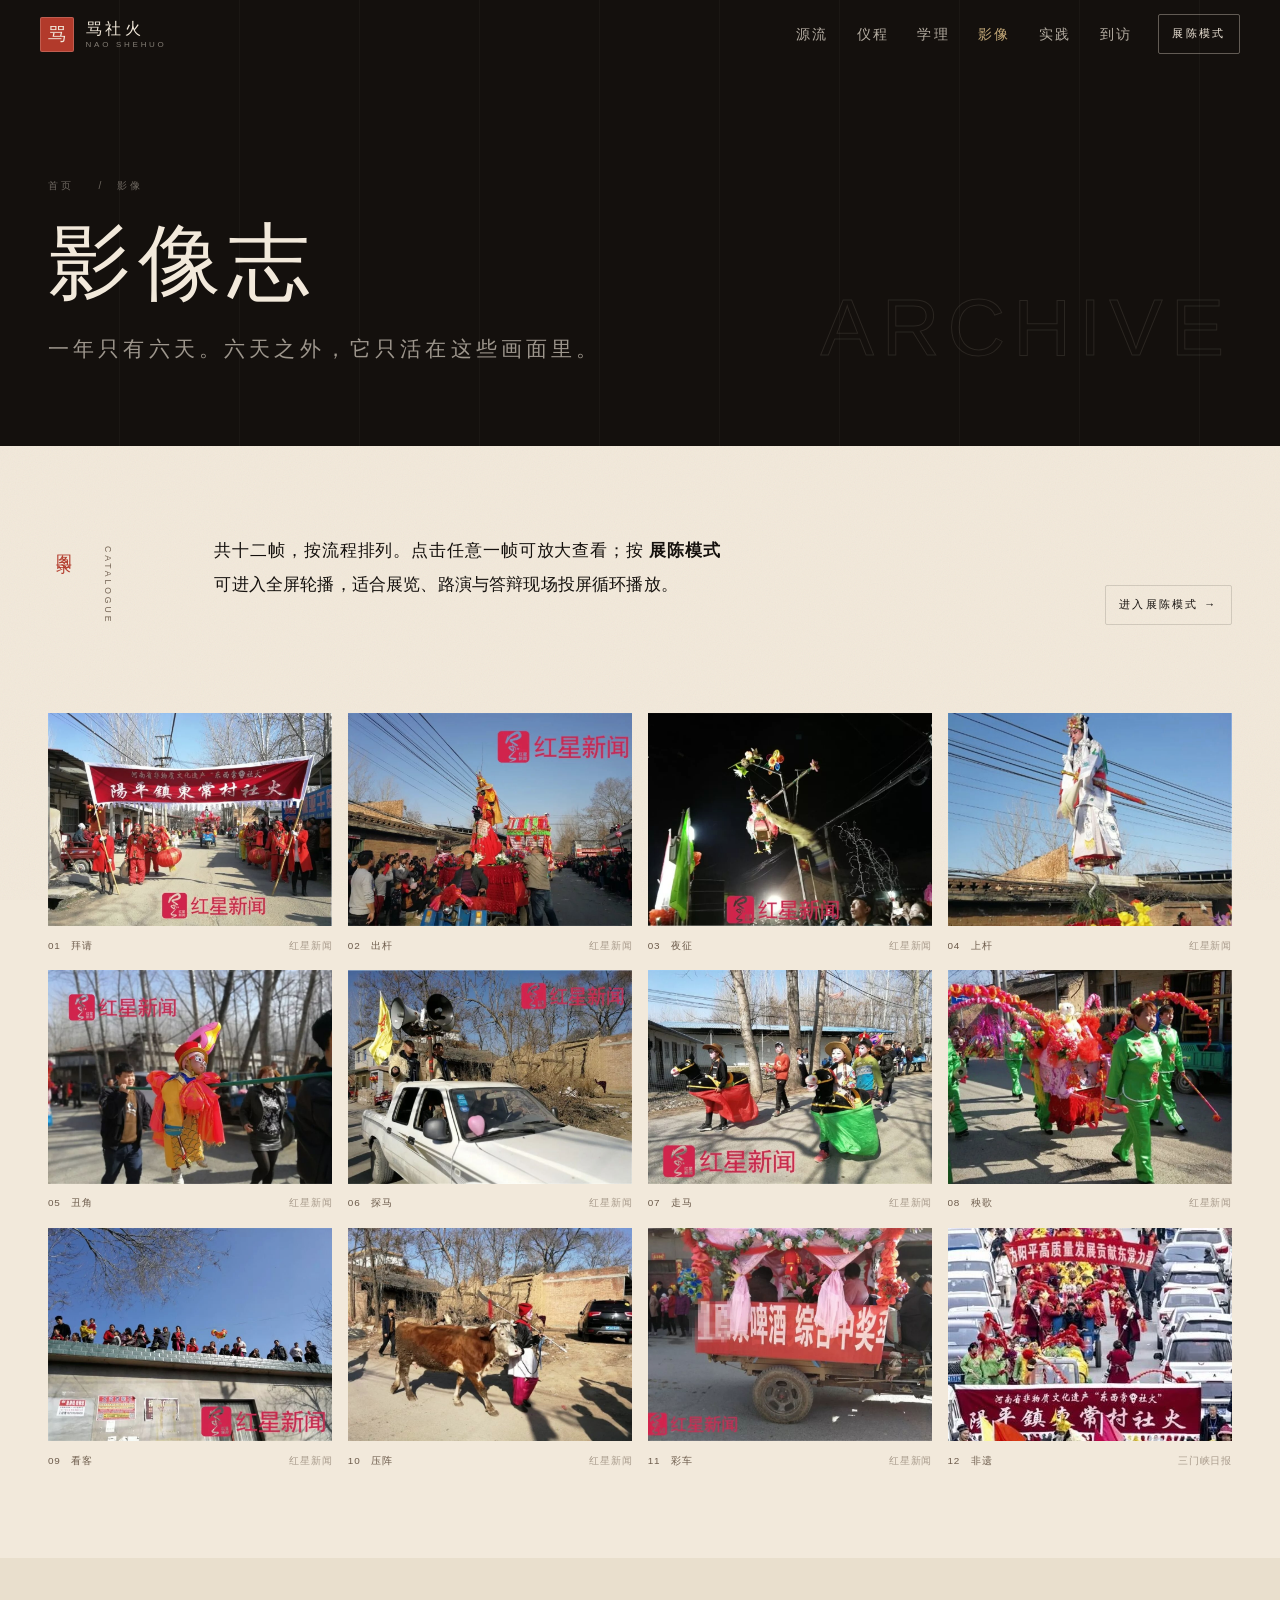
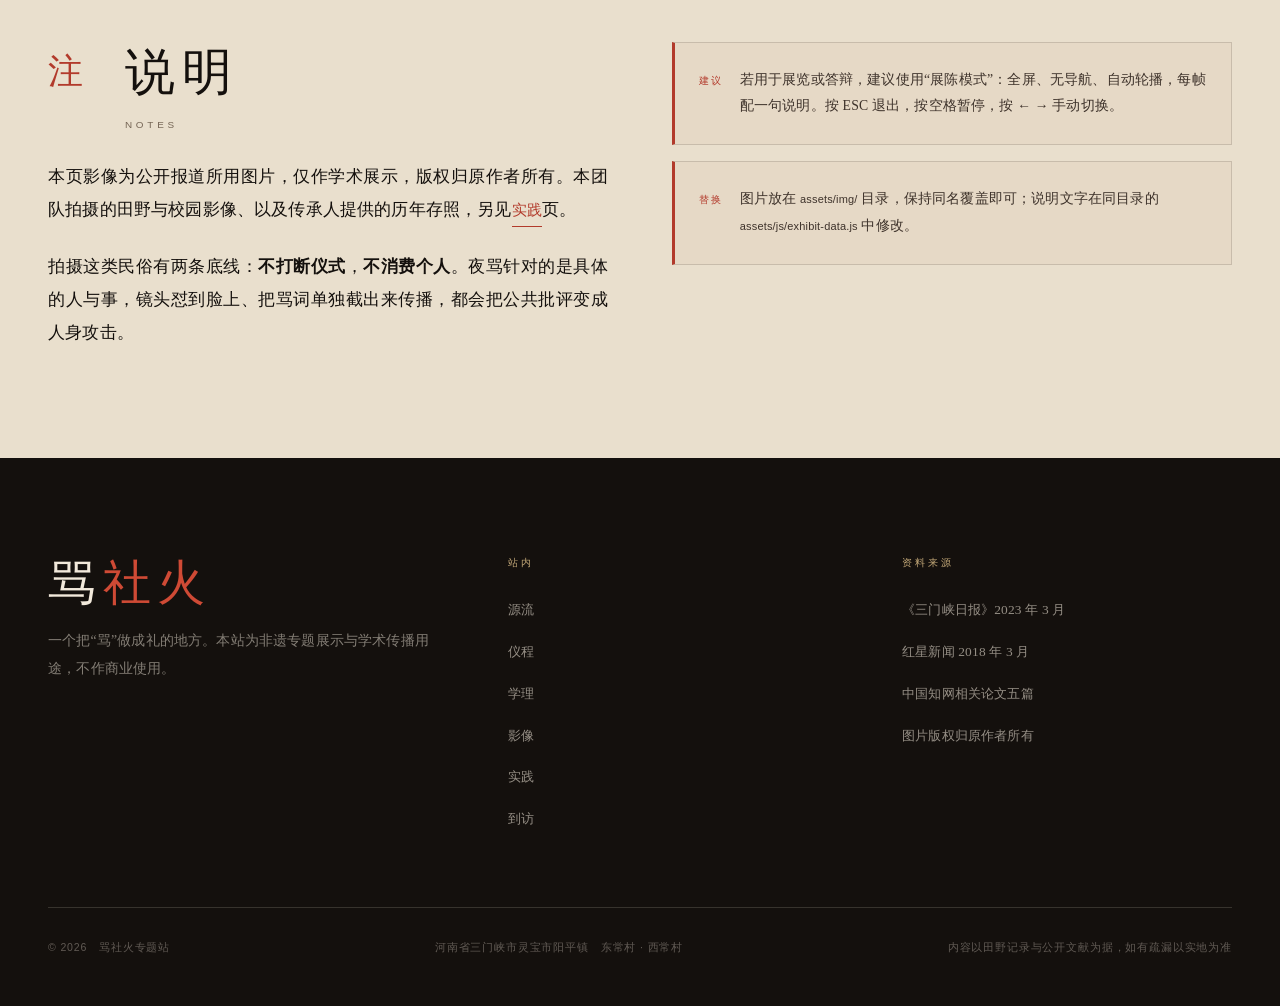
==== commit 74419dc5: "新增「实践」页：一次没赶上演出的考察 + 一场校园复原 - 页头用传承人提供的现场视频做 8 秒无声循环（含手机小码率版与首帧海报） - 器物、传承人存照 8 帧、校园复原 5 帧、没拍到的清单 - " ====
--- a/gallery.html
+++ b/gallery.html
@@ -1,4 +1,4 @@
-﻿<!DOCTYPE html>
+<!DOCTYPE html>
 <html lang="zh-CN">
 <head>
 <meta charset="UTF-8">
@@ -22,6 +22,7 @@
     <a href="ritual.html">仪程</a>
     <a href="research.html">学理</a>
     <a href="gallery.html" class="is-active">影像</a>
+    <a href="practice.html">实践</a>
     <a href="visit.html">到访</a>
   </nav>
   <button class="nav__exhibit" type="button" data-exhibit-open>展陈模式</button>
@@ -34,6 +35,7 @@
   <a href="ritual.html">仪程<small>RITUAL</small></a>
   <a href="research.html">学理<small>RESEARCH</small></a>
   <a href="gallery.html">影像<small>ARCHIVE</small></a>
+  <a href="practice.html">实践<small>PRACTICE</small></a>
   <a href="visit.html">到访<small>VISIT</small></a>
 </div>
 
@@ -135,7 +137,7 @@
           </div>
         </div>
         <div class="prose">
-          <p>本站影像目前为公开报道所用图片，仅作学术展示，版权归原作者所有。正式发布时，将替换为田野调查期间拍摄的原始照片。</p>
+          <p>本页影像为公开报道所用图片，仅作学术展示，版权归原作者所有。本团队拍摄的田野与校园影像、以及传承人提供的历年存照，另见<a class="tlink" href="practice.html">实践</a>页。</p>
           <p>拍摄这类民俗有两条底线：<strong>不打断仪式</strong>，<strong>不消费个人</strong>。夜骂针对的是具体的人与事，镜头怼到脸上、把骂词单独截出来传播，都会把公共批评变成人身攻击。</p>
         </div>
       </div>
@@ -167,6 +169,7 @@
           <li><a href="ritual.html">仪程</a></li>
           <li><a href="research.html">学理</a></li>
           <li><a href="gallery.html">影像</a></li>
+          <li><a href="practice.html">实践</a></li>
           <li><a href="visit.html">到访</a></li>
         </ul>
       </div>
--- a/assets/css/main.css
+++ b/assets/css/main.css
@@ -1323,4 +1323,70 @@
   .banlist .d{ grid-column:2; text-align:left; }
   .footer__top{ grid-template-columns:1fr; }
   .sec-head{ gap:.8rem; }
-}+}
+/* ============================ video pagehead ============================ */
+.pagehead--video{
+  min-height:clamp(430px,74vh,700px);
+  display:flex; align-items:flex-end;
+  padding-top:clamp(9rem,16vw,13rem);
+  padding-bottom:clamp(2.5rem,6vw,4.5rem);
+}
+.pagehead__video{
+  position:absolute; inset:0; z-index:0;
+  width:100%; height:100%; object-fit:cover;
+  object-position:center 36%;
+  filter:saturate(1.02) brightness(.82) contrast(1.04);
+}
+.pagehead--video::before{
+  content:""; position:absolute; inset:0; z-index:1;
+  background:
+    linear-gradient(90deg, rgba(20,16,13,.88) 0%, rgba(20,16,13,.62) 42%, rgba(20,16,13,.12) 78%),
+    linear-gradient(180deg, rgba(20,16,13,.78) 0%, rgba(20,16,13,.18) 28%, rgba(20,16,13,.5) 72%, rgba(20,16,13,.96) 100%);
+}
+.pagehead--video::after{ display:none; }
+.pagehead--video .wrap{ position:relative; z-index:3; }
+.pagehead--video .pagehead__en{ z-index:2; opacity:.32; }
+
+.video-badge{
+  display:inline-flex; align-items:center; gap:.55rem;
+  margin-top:1.6rem;
+  font-family:var(--sans); font-size:.6rem; letter-spacing:.24em;
+  color:rgba(242,233,219,.62);
+  border:1px solid rgba(242,233,219,.22);
+  padding:.4rem .7rem;
+  border-radius:2px;
+}
+.video-badge::before{
+  content:""; width:5px; height:5px; border-radius:50%;
+  background:var(--red-2);
+  animation:pulse 2.4s ease-in-out infinite;
+}
+@keyframes pulse{
+  0%,100%{ opacity:1; }
+  50%{ opacity:.25; }
+}
+
+/* ============================ 3-col gallery ============================ */
+.gridgal--3{ grid-template-columns:repeat(3,1fr); }
+.gridgal--3 img{ object-position:center 26%; }
+.stack{ display:grid; grid-template-columns:1fr 1fr; gap:clamp(.7rem,1.6vw,1rem); align-items:start; }
+.stack .figure img{ aspect-ratio:3/4; object-fit:cover; }
+
+/* ============================ 4 entries ============================ */
+.entries--4{ grid-template-columns:repeat(4,1fr); }
+
+/* ============================ 7th menu item ============================ */
+body.menu-open .menu a:nth-child(7){ transition-delay:.42s; }
+
+@media (max-width:1200px){
+  .gridgal--3{ grid-template-columns:repeat(2,1fr); }
+  .entries--4{ grid-template-columns:repeat(2,1fr); }
+}
+@media (max-width:820px){
+  .pagehead--video{ min-height:clamp(380px,64vh,520px); }
+}
+@media (max-width:600px){
+  .gridgal--3{ grid-template-columns:repeat(2,1fr); }
+  .entries--4{ grid-template-columns:1fr; }
+  .pagehead--video{ min-height:380px; }
+}
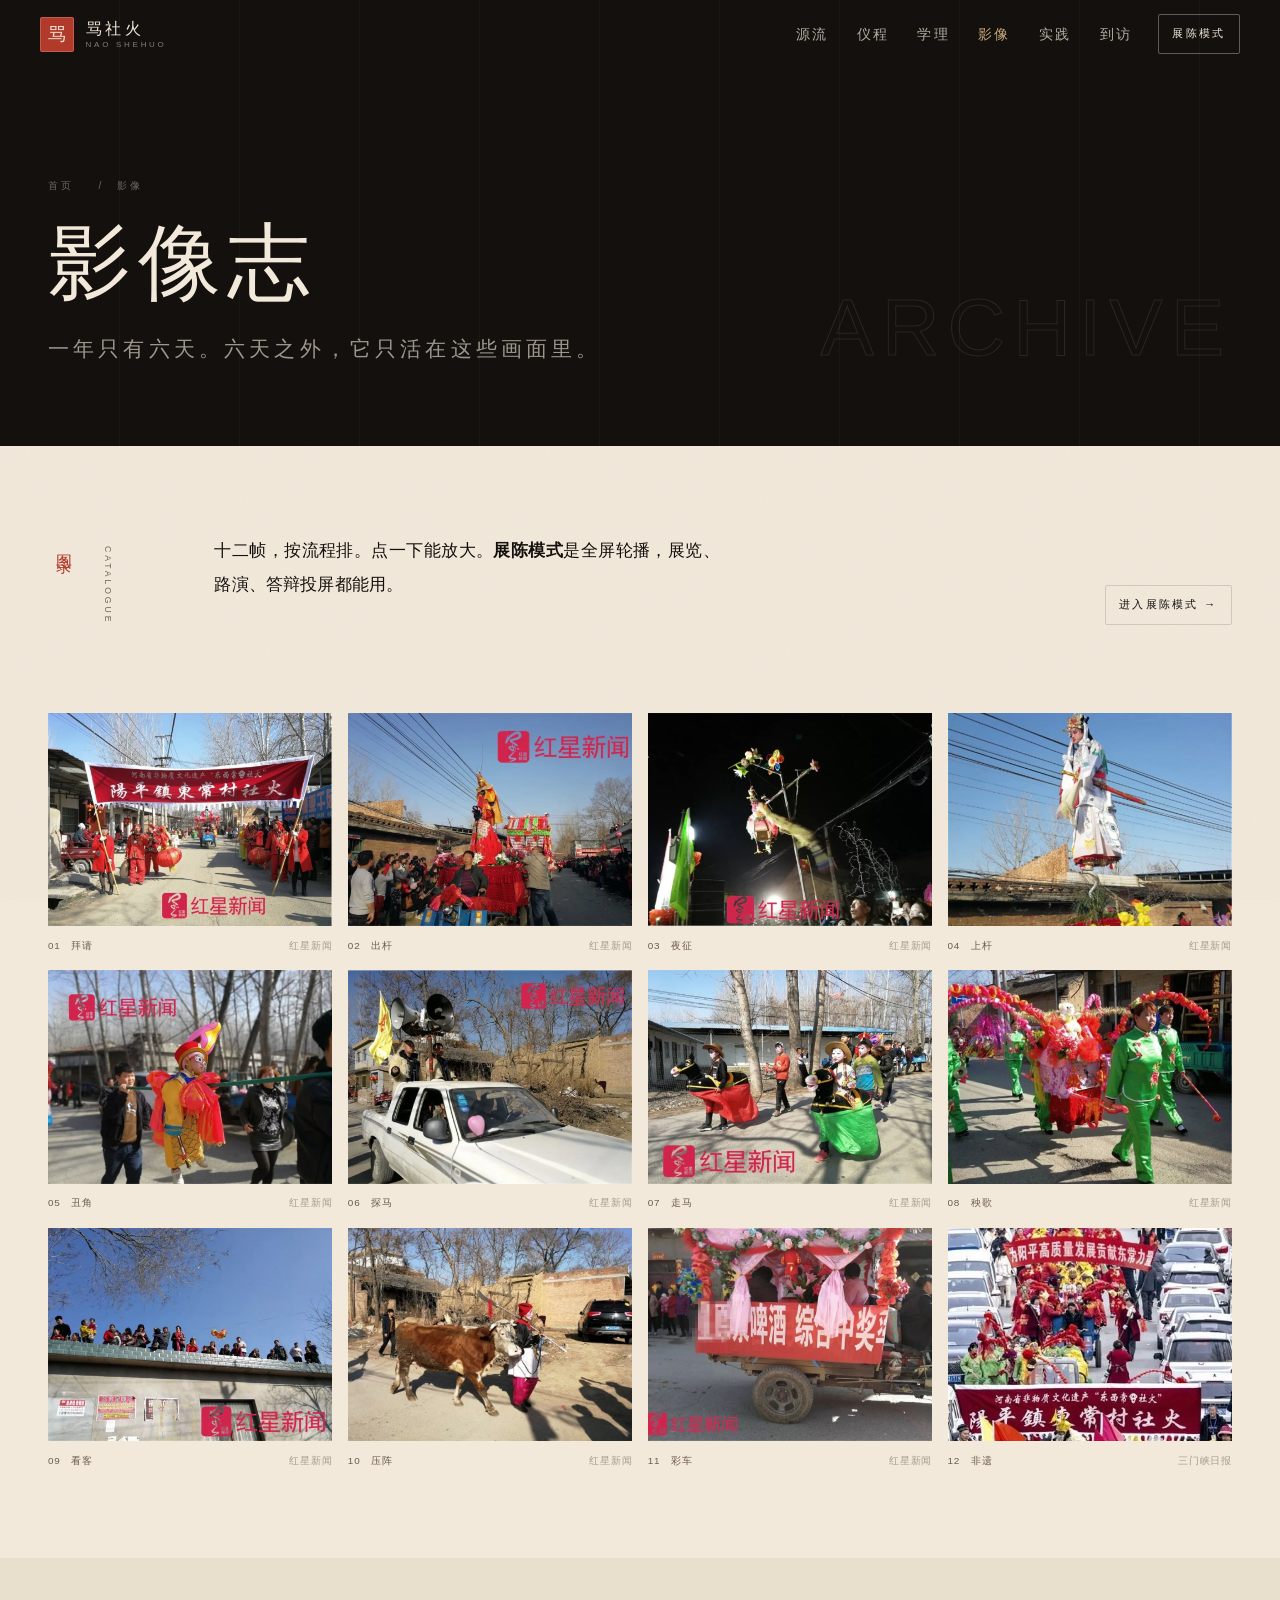
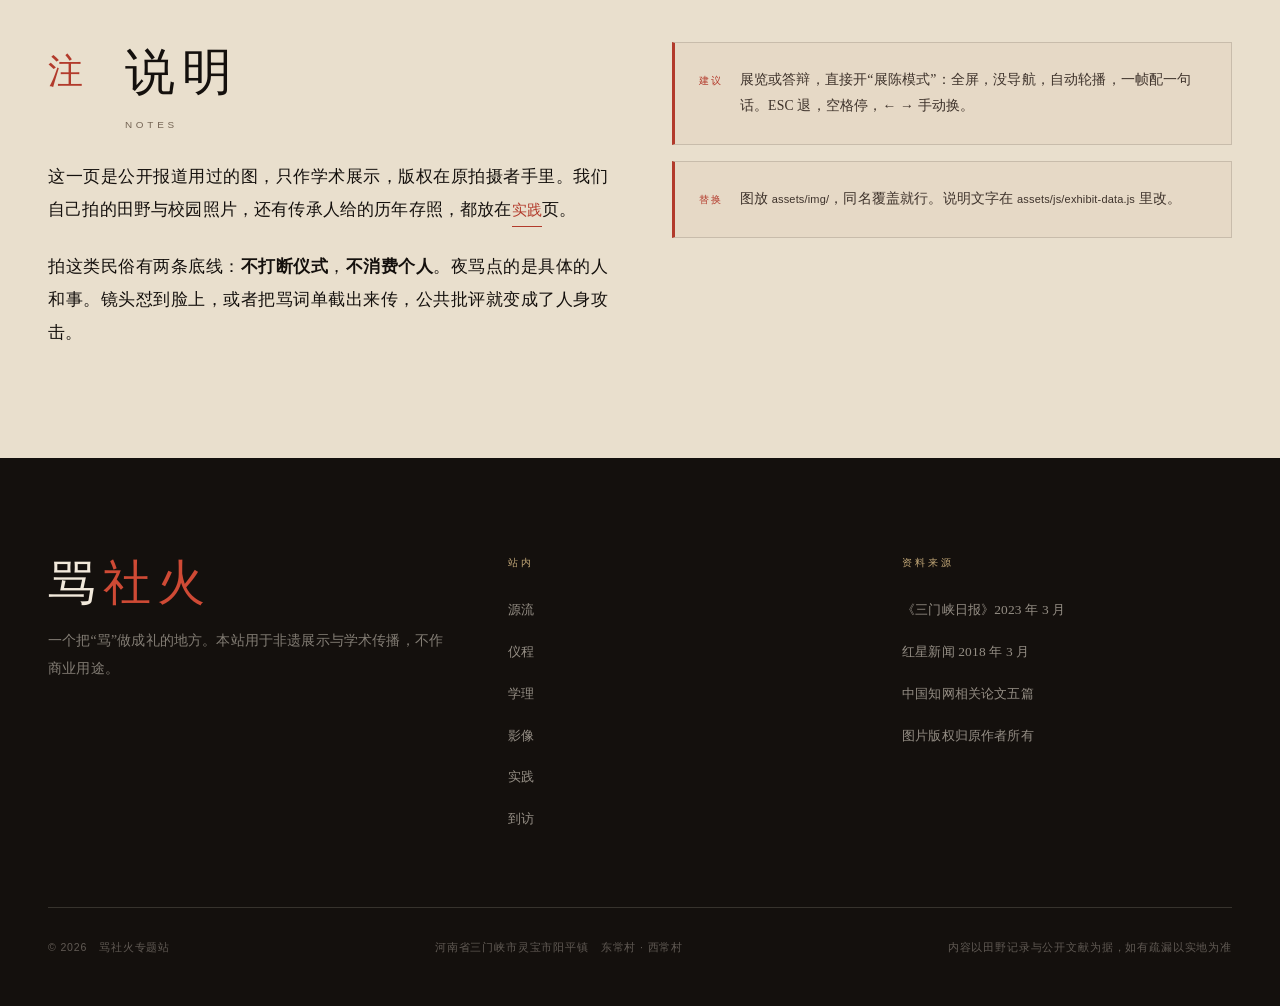
==== commit 57a4ef27: "文案润色：按自然中文重写全站说明文字 - 拆掉「先…再…最后」「不是A而是B」式句架，长短句穿插 - 被动改主动，减少名词堆叠（如「据公开报道整理」→「按公开报道」） - 加入具体场景与分寸感表述（「" ====
--- a/gallery.html
+++ b/gallery.html
@@ -58,7 +58,7 @@
           <span class="rail__en">CATALOGUE</span>
         </div>
         <div class="rail__body prose">
-          <p>共十二帧，按流程排列。点击任意一帧可放大查看；按 <strong>展陈模式</strong> 可进入全屏轮播，适合展览、路演与答辩现场投屏循环播放。</p>
+          <p>十二帧，按流程排。点一下能放大。<strong>展陈模式</strong>是全屏轮播，展览、路演、答辩投屏都能用。</p>
         </div>
       </div>
       <div data-reveal data-delay="1" style="justify-self:end">
@@ -137,18 +137,18 @@
           </div>
         </div>
         <div class="prose">
-          <p>本页影像为公开报道所用图片，仅作学术展示，版权归原作者所有。本团队拍摄的田野与校园影像、以及传承人提供的历年存照，另见<a class="tlink" href="practice.html">实践</a>页。</p>
-          <p>拍摄这类民俗有两条底线：<strong>不打断仪式</strong>，<strong>不消费个人</strong>。夜骂针对的是具体的人与事，镜头怼到脸上、把骂词单独截出来传播，都会把公共批评变成人身攻击。</p>
+          <p>这一页是公开报道用过的图，只作学术展示，版权在原拍摄者手里。我们自己拍的田野与校园照片，还有传承人给的历年存照，都放在<a class="tlink" href="practice.html">实践</a>页。</p>
+          <p>拍这类民俗有两条底线：<strong>不打断仪式</strong>，<strong>不消费个人</strong>。夜骂点的是具体的人和事。镜头怼到脸上，或者把骂词单截出来传，公共批评就变成了人身攻击。</p>
         </div>
       </div>
       <div data-reveal data-delay="1">
         <div class="notice">
           <p class="notice__t">建议</p>
-          <p class="notice__d">若用于展览或答辩，建议使用“展陈模式”：全屏、无导航、自动轮播，每帧配一句说明。按 ESC 退出，按空格暂停，按 ← → 手动切换。</p>
+          <p class="notice__d">展览或答辩，直接开“展陈模式”：全屏，没导航，自动轮播，一帧配一句话。ESC 退，空格停，← → 手动换。</p>
         </div>
         <div class="notice" style="margin-top:1rem">
           <p class="notice__t">替换</p>
-          <p class="notice__d">图片放在 <code style="font-family:var(--sans);font-size:.8em">assets/img/</code> 目录，保持同名覆盖即可；说明文字在同目录的 <code style="font-family:var(--sans);font-size:.8em">assets/js/exhibit-data.js</code> 中修改。</p>
+          <p class="notice__d">图放 <code style="font-family:var(--sans);font-size:.8em">assets/img/</code>，同名覆盖就行。说明文字在 <code style="font-family:var(--sans);font-size:.8em">assets/js/exhibit-data.js</code> 里改。</p>
         </div>
       </div>
     </div>
@@ -160,7 +160,7 @@
     <div class="footer__top">
       <div class="footer__brand-col">
         <p class="footer__brand">骂<em>社火</em></p>
-        <p class="footer__slogan">一个把“骂”做成礼的地方。本站为非遗专题展示与学术传播用途，不作商业使用。</p>
+        <p class="footer__slogan">一个把“骂”做成礼的地方。本站用于非遗展示与学术传播，不作商业用途。</p>
       </div>
       <div>
         <h4>站内</h4>
